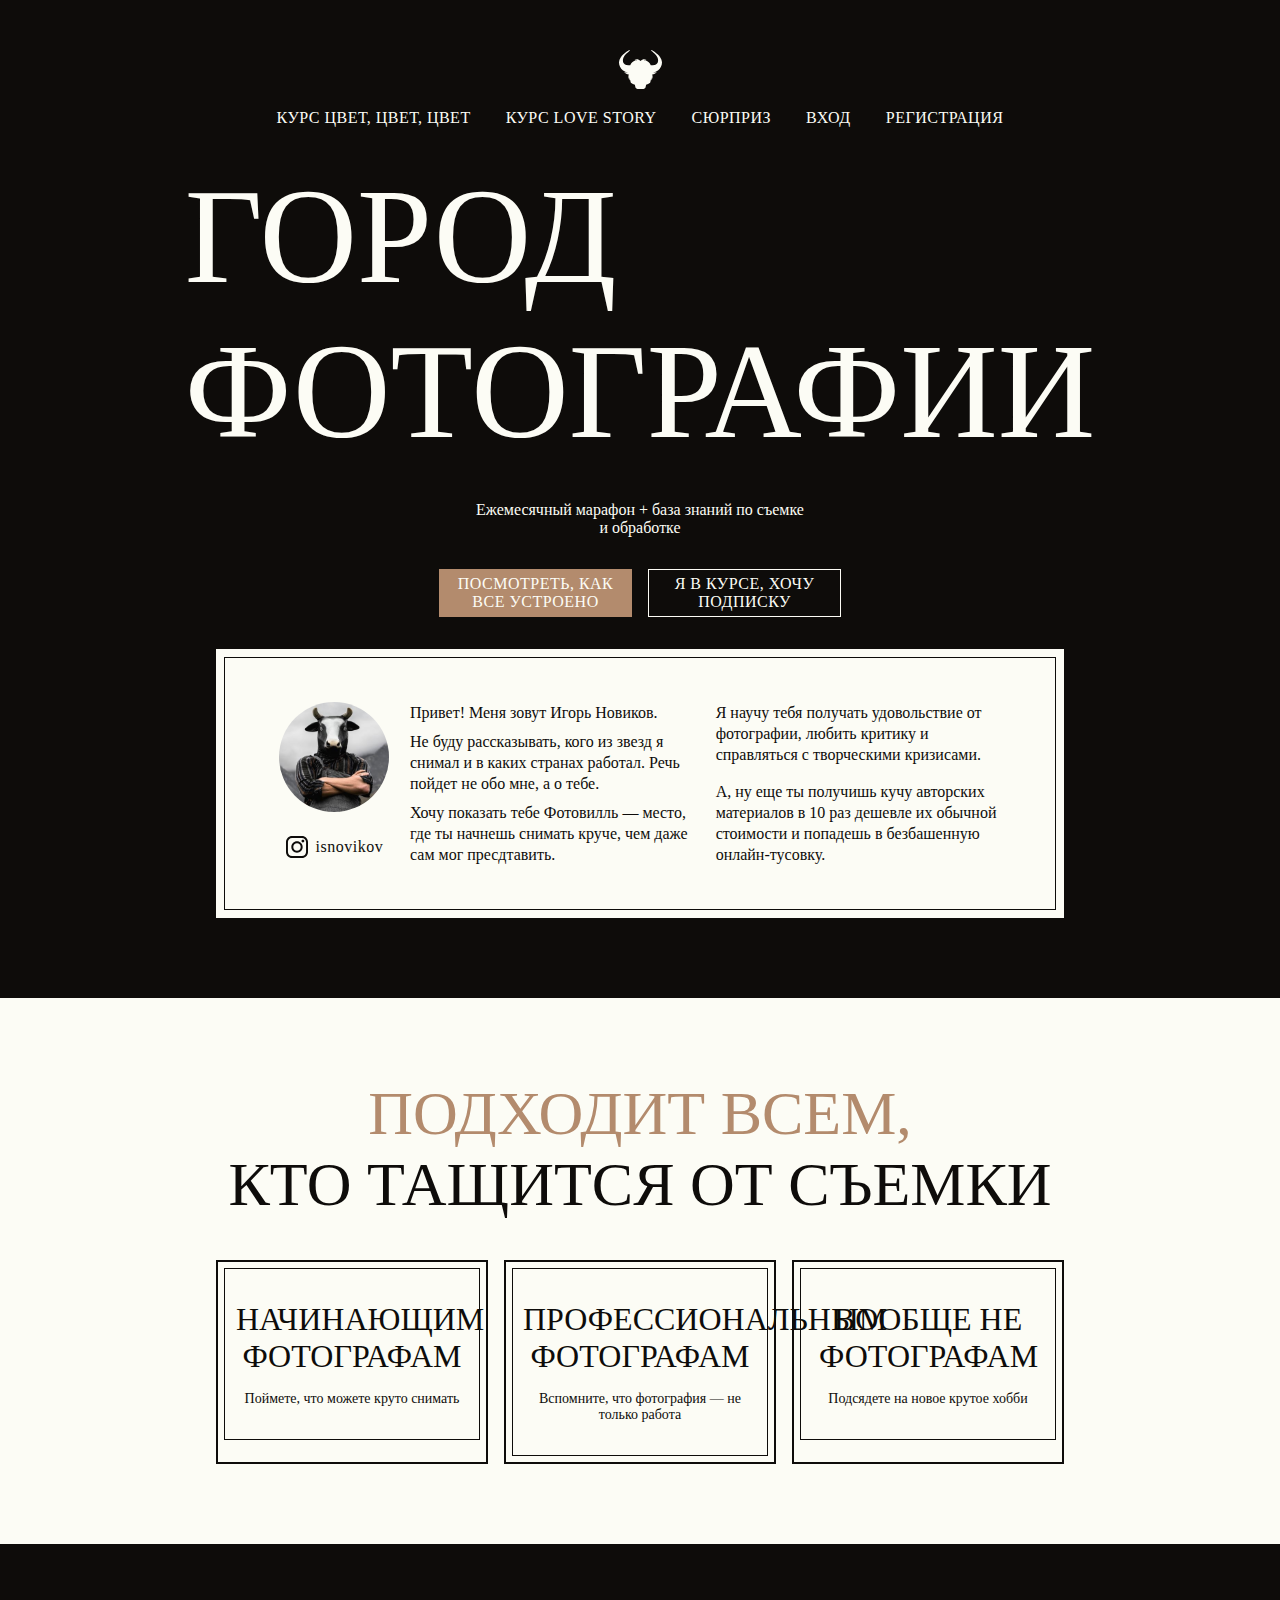
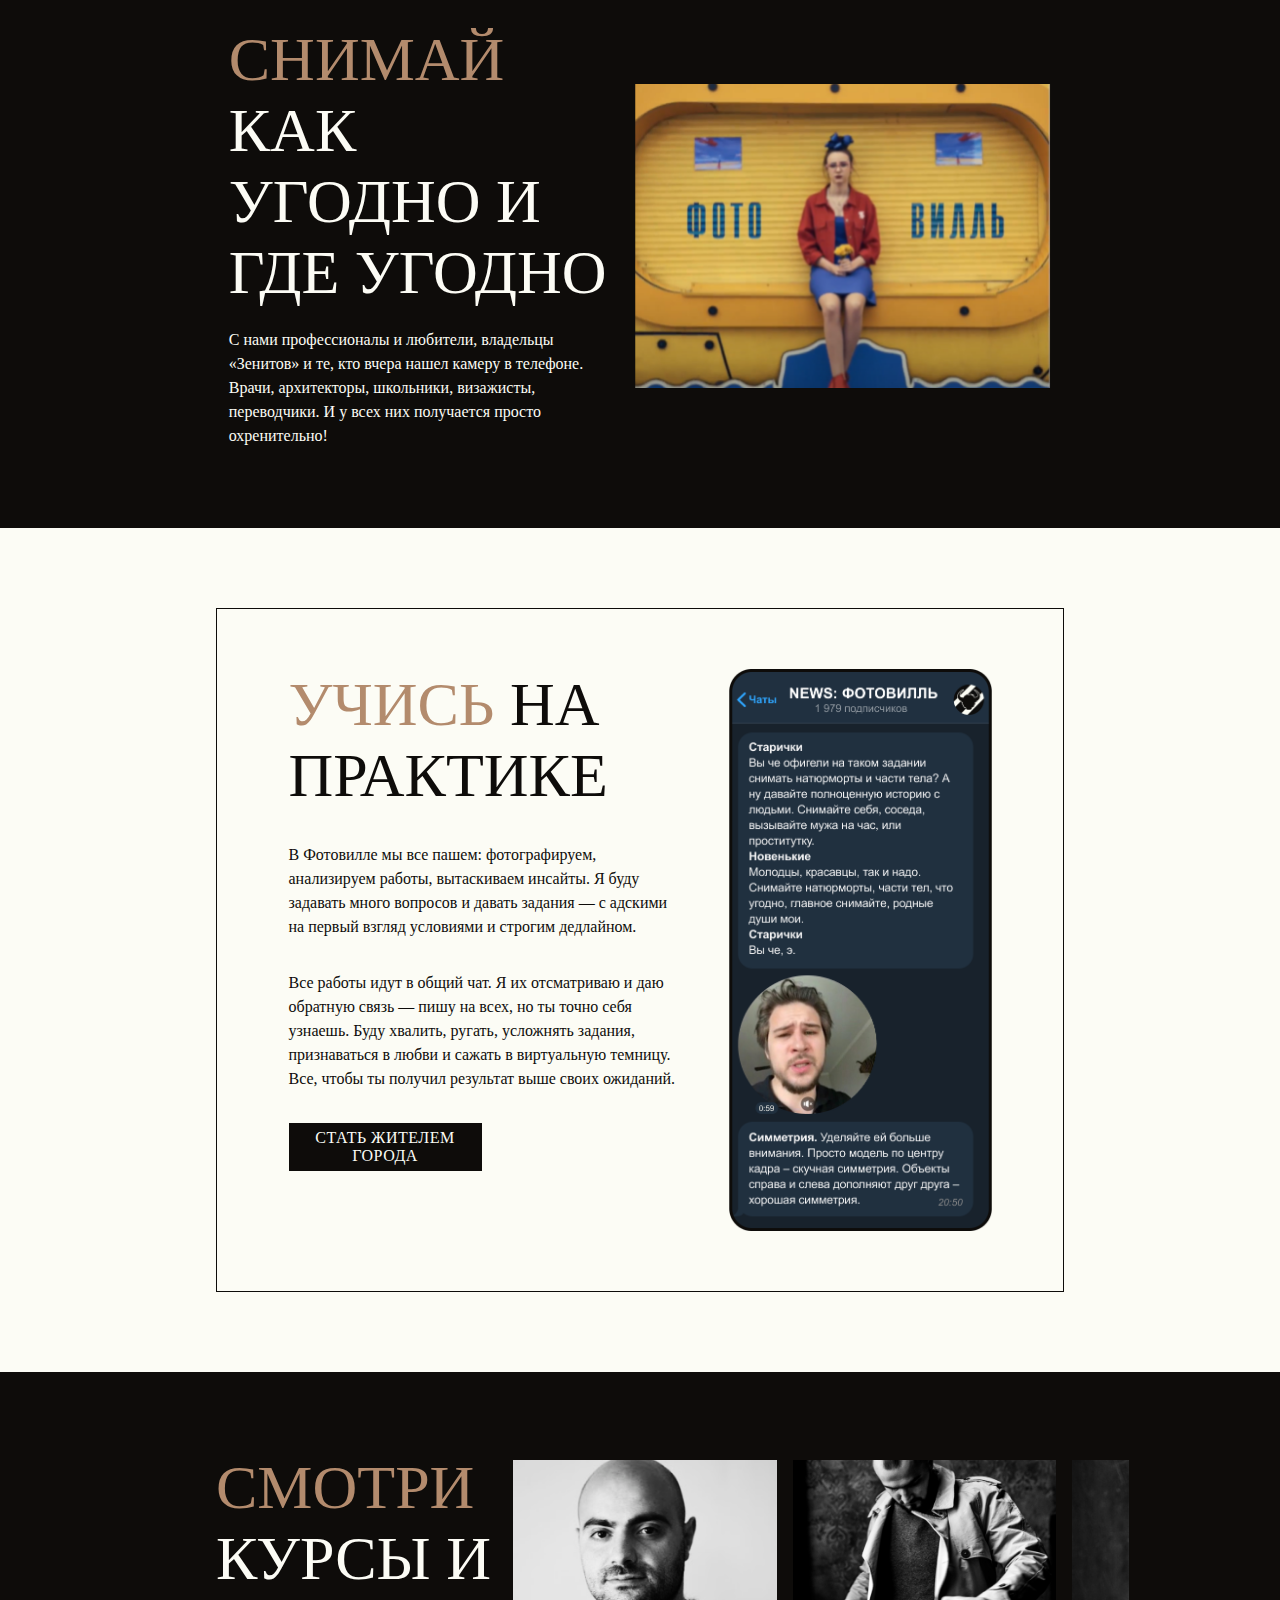
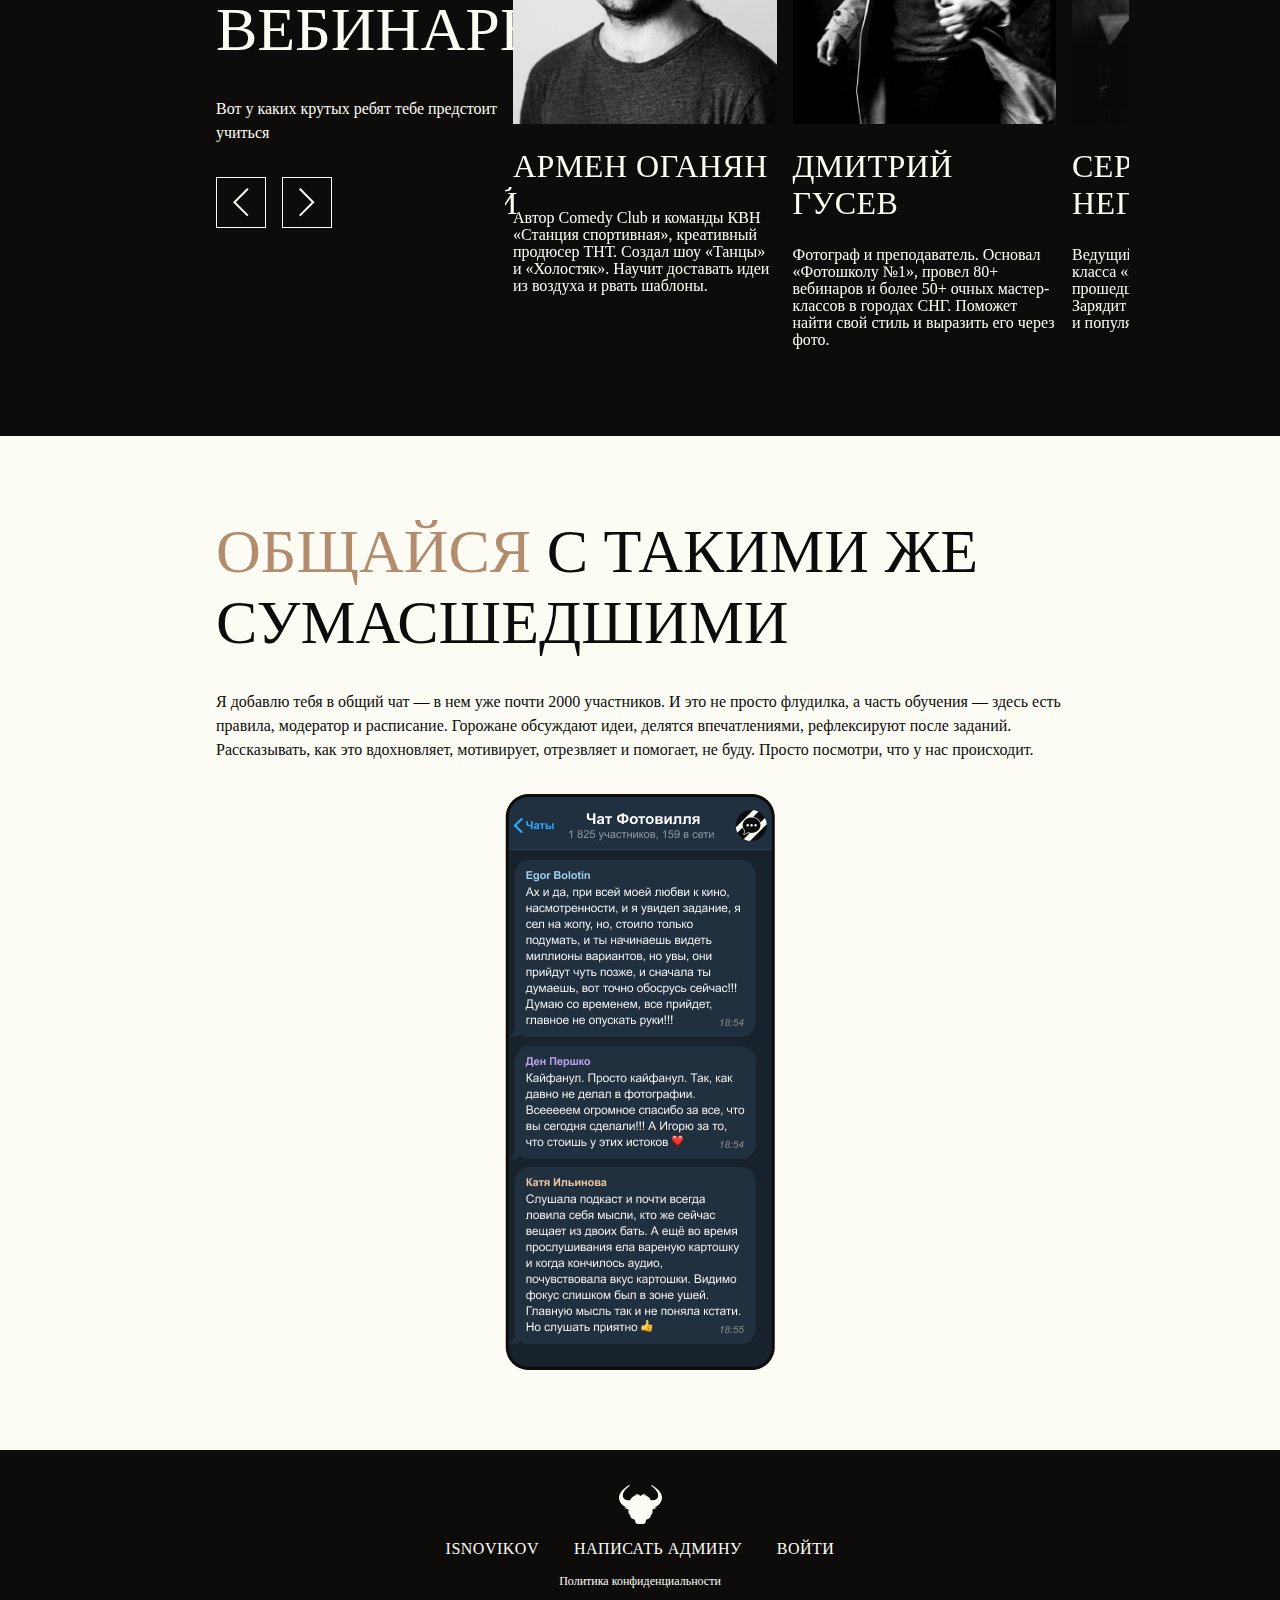
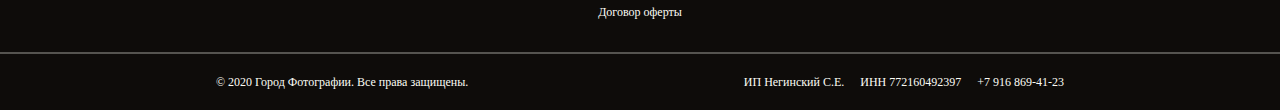
==== index.html @ ae2dc311 "Add files via upload" ====
<!DOCTYPE html>
<html lang="ru">
<head>
  <meta charset="UTF-8">
  <meta name="viewport" content="width=device-width, initial-scale=1.0">
  <title>Город фотографии</title>
  <link rel="icon" href="images/icon.ico">
  <link rel="icon" type="image/svg+xml" href="images/icon.svg">
  <link rel="apple-touch-icon" href="images/icon.png">
  <link rel="stylesheet" href="bootstrap.css">
  
  <link rel="stylesheet" href="https://cdnjs.cloudflare.com/ajax/libs/OwlCarousel2/2.3.4/assets/owl.carousel.min.css">
  <link rel="stylesheet" href="https://cdnjs.cloudflare.com/ajax/libs/OwlCarousel2/2.3.4/assets/owl.theme.default.min.css">
</head>
<style>
  @font-face {
    font-family: "Compact";
    src: url("fonts/CompactRegular.ttf");
    font-weight: 400;
    font-style: normal;
  }
  @font-face {
    font-family: "Prestige";
    src: url("fonts/Prestige.ttf");
    font-weight: 400;
    font-style: normal;
  }

  body {
    background-color: #FCFCF5;
    font-family: "Compact";
    line-height: normal;
    color: #0E0C0A;
  }

</style>
<body>
  <div class="container-fluid p-0">
    <div class="container-fluid container-main" style="background-color: #0E0C0A;">
      <nav class="navbar d-flex flex-column navbar-expand-lg p-0">
        <div class="container-nav d-flex flex-column align-items-center">
          <a class="nav-link fs-5 text-uppercase p-0 hidden" style="line-height: normal;" aria-current="page" href="#">войти</a>
          <a class="navbar-brand" href="#">
            <img src="images/icon-light.svg" alt="logo">
          </a>
          <button class="navbar-toggler" type="button" data-bs-toggle="offcanvas" data-bs-target="#offcanvasNavbar" aria-controls="offcanvasNavbar">
            <span class="navbar-toggler-icon text-uppercase fs-5" style="color: #FCFCF5; letter-spacing: 0.5px;">меню</span>
          </button>
          
          <div class="offcanvas offcanvas-end" tabindex="-1" id="offcanvasNavbar">
            <div class="offcanvas-header">
              <button type="button" class="btn-close" data-bs-dismiss="offcanvas" aria-label="Закрыть">
                <img src="images/burger-close.svg" alt="cross">
              </button>
            </div>
            <div class="offcanvas-body">
              <ul class="navbar-nav">
                <li class="nav-item">
                  <a class="nav-link fs-18 text-uppercase p-0" style="line-height: normal;" aria-current="page" href="color.html">курс цвет, цвет, цвет</a>
                </li>
                <li class="nav-item">
                  <a class="nav-link fs-18 text-uppercase p-0" style="line-height: normal;" aria-current="page" href="love_story.html">курс love story</a>
                </li>
                <li class="nav-item">
                  <a class="nav-link fs-18 text-uppercase p-0" style="line-height: normal;" aria-current="page" href="surprise.html">сюрприз</a>
                </li>
                <li class="nav-item">
                  <a class="nav-link fs-18 text-uppercase p-0" style="line-height: normal;" aria-current="page" href="entrance.html" target="_blank">вход</a>
                </li>
                <li class="nav-item">
                  <a class="nav-link fs-18 text-uppercase p-0" style="line-height: normal;" aria-current="page" href="registration.html" target="_blank">регистрация</a>
                </li>
              </ul>
              <div class="d-flex gap-3 flex-column align-items-center">
                <button type="button" class="btn-custom fs-18 text-uppercase d-flex gap-2" style="max-width: 343px; width: 100%;">
                  <img src="images/tg.svg" alt="telegram">
                  <div>Написать в telegram</div>
                </button>
                <button type="button" class="btn-custom fs-18 text-uppercase d-flex gap-2" style="max-width: 343px; width: 100%;">
                  <img src="images/whatsapp.svg" alt="whatsapp">
                  <div>Написать в whatsapp</div>
                </button>
                <button type="button" class="btn-custom fs-18 text-uppercase d-flex gap-2" style="max-width: 343px; width: 100%;">
                  <img src="images/tel.svg" alt="phone">
                  <div>+380 50-863-36-00</div>
                </button>
              </div>
            </div>
          </div>
          
          <div class="collapse navbar-collapse nav-custom" id="navbarNav">
            <ul class="navbar-nav mx-auto">
              <li class="nav-item">
                <a class="nav-link fs-18 text-uppercase p-0" style="line-height: normal;" aria-current="page" href="color.html">курс цвет, цвет, цвет</a>
              </li>
              <li class="nav-item">
                <a class="nav-link fs-18 text-uppercase p-0" style="line-height: normal;" aria-current="page" href="love_story.html">курс love story</a>
              </li>
              <li class="nav-item">
                <a class="nav-link fs-18 text-uppercase p-0" style="line-height: normal;" aria-current="page" href="surprise.html">сюрприз</a>
              </li>
              <li class="nav-item">
                <a class="nav-link fs-18 text-uppercase p-0" style="line-height: normal;" aria-current="page" href="entrance.html" target="_blank">вход</a>
              </li>
              <li class="nav-item">
                <a class="nav-link fs-18 text-uppercase p-0" style="line-height: normal;" aria-current="page" href="registration.html" target="_blank">регистрация</a>
              </li>
            </ul>
          </div>
        </div>
      </nav>

      <div class="container d-flex flex-column align-items-center gap-5 p-0" style="color: #FCFCF5; max-width: 728px;">
        <div class="fs-135 text-uppercase">Город фотографии</div>
        <div class="fs-18 text-center" style="font-family: 'Prestige'; max-width: 334px;">Ежемесячный марафон + база знаний по съемке и обработке</div>
        <div class="d-flex flex-row gap-3">
          <button type="button" class="btn-custom fs-18 text-uppercase" style="background-color: #B38B6D; border: none;">Посмотреть, Как все устроено</button>
          <button type="button" class="btn-custom fs-18 text-uppercase">Я в курсе, хочу подписку</button>
        </div>
      </div>

      <div class="container mt-5 p-2" style="background-color: #FCFCF5;">
        <div class="container flex-row d-flex justify-content-around" style="border: 1px solid #0E0C0A; padding: 44px;">
          <div class="d-flex flex-column align-items-center gap-4">
            <div>
              <img src="images/person.svg" alt="person" style="width: 100%; height: 100%; object-fit: contain;">
            </div>
            <div class="d-flex gap-2 align-items-center">
              <div>
                <img src="images/inst.svg" alt="instagram" style="width: 100%; height: 100%; object-fit: contain;">
              </div>
              <div class="fs-18" style="letter-spacing: 0.5px;">isnovikov </div>
            </div>
          </div>
          <div class="d-flex flex-column justify-content-between fs-18 gap-2" style="font-family: 'Prestige'; max-width: 285px; line-height: 21px;">
            <div>Привет! Меня зовут Игорь Новиков.</div>
            <div>Не буду рассказывать, кого из звезд я снимал и в каких странах работал. Речь пойдет не обо мне, а о тебе.</div>
            <div>Хочу показать тебе Фотовилль — место, где ты начнешь снимать круче, чем даже сам мог пресдтавить.</div>
          </div>
          <div class="d-flex flex-column justify-content-between fs-18 gap-2" style="font-family: 'Prestige'; max-width: 285px; line-height: 21px;">
            <div>Я научу тебя получать удовольствие от фотографии, любить критику и справляться с творческими кризисами.</div>
            <div>А, ну еще ты получишь кучу авторских материалов в 10 раз дешевле их обычной стоимости и попадешь в безбашенную онлайн-тусовку.</div>
          </div>
        </div>
      </div>
    </div>

    <div class="container p-0 d-flex flex-column mt-80 gap-40">
      <div class="fs-62 align-items-center d-flex flex-column text-uppercase">
        <div><span style="color: #B38B6D;">Подходит всем,</div>
        <div>кто тащится от съемки</div>
      </div>
      <div class="row flex-row gap-3">
        <div class="col" style="padding: 6px; border: 2px solid #0E0C0A;">
          <div class="d-flex py-5" style="border: 1px solid #0E0C0A;">
            <div class="d-flex flex-column gap-3 text-center mx-auto" style="max-width: 232px;">
              <div class="fs-2 text-uppercase">Начинающим фотографам</div>
              <div class="fs-6" style="font-family: 'Prestige';">Поймете, что можете круто снимать</div>
            </div>
          </div>
        </div>
        <div class="col" style="padding: 6px; border: 2px solid #0E0C0A;">
          <div class="d-flex py-5" style="border: 1px solid #0E0C0A;">
            <div class="d-flex flex-column gap-3 text-center mx-auto" style="max-width: 234px;">
              <div class="fs-2 text-uppercase">Профессиональным фотографам</div>
              <div class="fs-6" style="font-family: 'Prestige';">Вспомните, что фотография — не только работа</div>
            </div>
          </div>
        </div>
        <div class="col" style="padding: 6px; border: 2px solid #0E0C0A;">
          <div class="d-flex py-5" style="border: 1px solid #0E0C0A;">
            <div class="d-flex flex-column gap-3 text-center my-auto mx-auto" style="max-width: 218px;">
              <div class="fs-2 text-uppercase">Вообще не фотографам</div>
              <div class="fs-6" style="font-family: 'Prestige';">Подсядете на новое крутое хобби</div>
            </div>
          </div>
        </div>
      </div>
    </div>

    <div class="container-fluid container-padding mt-80" style="background-color: #0E0C0A; color: #FCFCF5;">
      <div class="container p-0 d-flex flex-row justify-content-around">
        <div class="d-flex flex-column justify-content-between" style="max-width: 381px; gap: 20px;">
          <div class="fs-62 text-uppercase"><span style="color: #B38B6D;">Снимай</span> как угодно и где угодно</div>
          <div class="fs-18" style="font-family: 'Prestige'; line-height: 24px;">С нами профессионалы и любители, владельцы «Зенитов» и те, кто вчера нашел камеру в телефоне. Врачи, архитекторы, школьники, визажисты, переводчики. И у всех них получается просто охренительно!</div>
        </div>
        <div>
          <img src="images/prevue.png" alt="image" style="width: 100%; height: 100%; object-fit: contain; max-width: 416px;">
        </div>
      </div>
    </div>

    <div class="container container-study d-flex flex-row justify-content-around mt-80" style="border: 1px solid #0E0C0A;">
      <div class="d-flex flex-column gap-5" style="max-width: 397px;">
        <div class="fs-62 text-uppercase"><span style="color: #B38B6D;">Учись</span> на практике</div>
        <div class="fs-18" style="font-family: 'Prestige'; line-height: 24px;">В Фотовилле мы все пашем: фотографируем, анализируем работы, вытаскиваем инсайты. Я буду задавать много вопросов и давать задания — с адскими на первый взгляд условиями и строгим дедлайном. </div>
        <div class="fs-18" style="font-family: 'Prestige'; line-height: 24px;">Все работы идут в общий чат. Я их отсматриваю и даю обратную связь — пишу на всех, но ты точно себя узнаешь. Буду хвалить, ругать, усложнять задания, признаваться в любви и сажать в виртуальную темницу. Все, чтобы ты получил результат выше своих ожиданий. </div>
        <button type="button" class="btn-custom fs-18 text-uppercase" style="background-color: #0E0C0A; border: none;">Стать жителем города</button>
      </div>
      <div>
        <img src="images/screen.png" alt="screen" style="width: 100%; height: 100%; object-fit: contain; max-width: 263px;">
      </div>
    </div>

    <div class="container-fluid container-padding mt-80" style="background-color: #0E0C0A; color: #FCFCF5;">
      <div class="container p-0 d-flex flex-row justify-content-between">
        <div class="d-flex flex-column gap-5" style="max-width: 289px;">
          <div class="fs-62 text-uppercase"><span style="color: #B38B6D;">Смотри</span> курсы и вебинары</div>
          <div class="fs-18" style="line-height: 24px; font-family: 'Prestige';">Вот у каких крутых ребят тебе предстоит учиться</div>
          <div class="carousel-nav d-flex gap-3 show-before-phone">
            <button id="prev" class="carousel-arrow">
              <img src="images/arrow-l.svg" alt="arrow">
            </button>
            <button id="next" class="carousel-arrow">
              <img src="images/arrow-r.svg" alt="arrow">
            </button>
          </div>
        </div>
        <div class="owl-carousel owl-theme" style="max-width: 624px;">
          <div class="item d-flex flex-column gap-4 m-2">
            <img src="images/carousel1.png" alt="Армен Оганян" style="width: 100%; height: 100%; object-fit: contain;">
            <div class="fs-2 text-uppercase" style="letter-spacing: 0.5px;">Армен Оганян</div>
            <div class="fs-18" style="font-family: 'Prestige'; line-height: 17px;">Автор Comedy Club и команды КВН «Станция спортивная», креативный продюсер ТНТ. Создал шоу «Танцы» и «Холостяк». Научит доставать идеи из воздуха и рвать шаблоны.</div>
          </div>
          <div class="item d-flex flex-column gap-4 m-2">
            <img src="images/carousel2.png" alt="Дмитрий Гусев" style="width: 100%; height: 100%; object-fit: contain;">
            <div class="fs-2 text-uppercase" style="letter-spacing: 0.5px;">Дмитрий Гусев</div>
            <div class="fs-18" style="font-family: 'Prestige'; line-height: 17px;">Фотограф и преподаватель. Основал «Фотошколу №1», провел 80+ вебинаров и более 50+ очных мастер- классов в городах СНГ. Поможет найти свой стиль и выразить его через фото.</div>
          </div>
          <div class="item d-flex flex-column gap-4 m-2">
            <img src="images/carousel3.png" alt="Сергей Негинский" style="width: 100%; height: 100%; object-fit: contain;">
            <div class="fs-2 text-uppercase" style="letter-spacing: 0.5px;">Сергей Негинский</div>
            <div class="fs-18" style="font-family: 'Prestige'; line-height: 17px;">Ведущий, продюсер, автор мастер-класса «Партизанский маркетинг», прошедшего в 40+ городах России. Зарядит твои фотографии на продажи и популярность.</div>
          </div>
          <div class="item d-flex flex-column gap-4 m-2">
            <img src="images/carousel4.png" alt="Илия Воскресенский" style="width: 100%; height: 100%; object-fit: contain;">
            <div class="fs-2 text-uppercase" style="letter-spacing: 0.5px;">Илия Воскресенский</div>
            <div class="fs-18" style="font-family: 'Prestige'; line-height: 17px;">Папа инстаграма — стал фото- и видеоблогером, когда таких слов еще никто не знал. Расскажет, как совмещать фотографию с путешествиями и воспитанием детей без помощников.</div>
          </div>
        </div>
      </div>
    </div>

    <div class="container d-flex flex-column p-0 align-items-center gap-5 mt-80">
      <div class="fs-62 text-uppercase"><span style="color: #B38B6D;">Общайся</span> с такими же сумасшедшими</div>
      <div class="fs-18" style="line-height: 24px; font-family: 'Prestige';">Я добавлю тебя в общий чат — в нем уже почти 2000 участников. И это не просто флудилка, а часть обучения — здесь есть правила, модератор и расписание. Горожане обсуждают идеи, делятся впечатлениями, рефлексируют после заданий. Рассказывать, как это вдохновляет, мотивирует, отрезвляет и помогает, не буду. Просто посмотри, что у нас происходит.</div>
      <div>
        <img src="images/chat.png" alt="screen" style="width: 100%; height: 100%; object-fit: contain;">
      </div>
    </div>

    <footer class="container-fluid d-flex flex-column gap-5 mt-80" style="background-color: #0E0C0A; color: #FCFCF5; padding: 35px 0 16px;">
      <div class="container d-flex flex-column align-items-center gap-3 p-0">
        <a href="#">
          <img src="images/icon-light.svg" alt="logo" style="width: 100%; height: 100%; object-fit: contain;">
        </a>
        <div class="d-flex" style="gap: 35px;">
          <a href="#" class="nav-link text-uppercase fs-18">Isnovikov</a>
          <a href="#" class="nav-link text-uppercase fs-18">Написать админу</a>
          <a href="entrance.html" target="_blank" class="nav-link text-uppercase fs-18">Войти</a>
        </div>
        <div class="fs-12" style="font-family: 'Prestige';">Политика конфиденциальности</div>
        <div class="fs-12" style="font-family: 'Prestige';">Договор оферты</div>
      </div>
      <div class="d-flex flex-column gap-3">
        <div class="w-100" style="height: 0px; opacity: 0.30; border: 1px #FCFCF5 solid"></div>
        <div class="container p-0 d-flex flex-row justify-content-between">
          <div class="fs-12" style="line-height: 24px; font-family: 'Prestige';">© 2020 Город Фотографии. Все права защищены.</div>
          <div class="d-flex gap-3 fs-12" style="line-height: 24px; font-family: 'Prestige';">
            <div>ИП Негинский С.Е.</div>
            <div>ИНН 772160492397</div>
            <div>+7 916 869-41-23</div>
        </div>
      </div>
    </footer>

  </div>
  <script src="https://cdn.jsdelivr.net/npm/bootstrap@5.3.0/dist/js/bootstrap.bundle.min.js"></script>
  <script src="https://cdnjs.cloudflare.com/ajax/libs/jquery/3.6.0/jquery.min.js"></script>
  <script src="https://cdnjs.cloudflare.com/ajax/libs/OwlCarousel2/2.3.4/owl.carousel.min.js"></script>
  
  <script>
    $(document).ready(function(){
      var owl = $('.owl-carousel');
      
      owl.owlCarousel({
        loop: true,
        nav: false,
        dots: false,
        items: 2,
        autoWidth: false,
        responsive: {
          0: { items: 1 },
          768: { items: 2 }
        }
      });
      
      $('#prev').click(function() {
        owl.trigger('prev.owl.carousel');
      });
      
      $('#next').click(function() {
        owl.trigger('next.owl.carousel');
      });
    });

  </script>
</body>
</html>
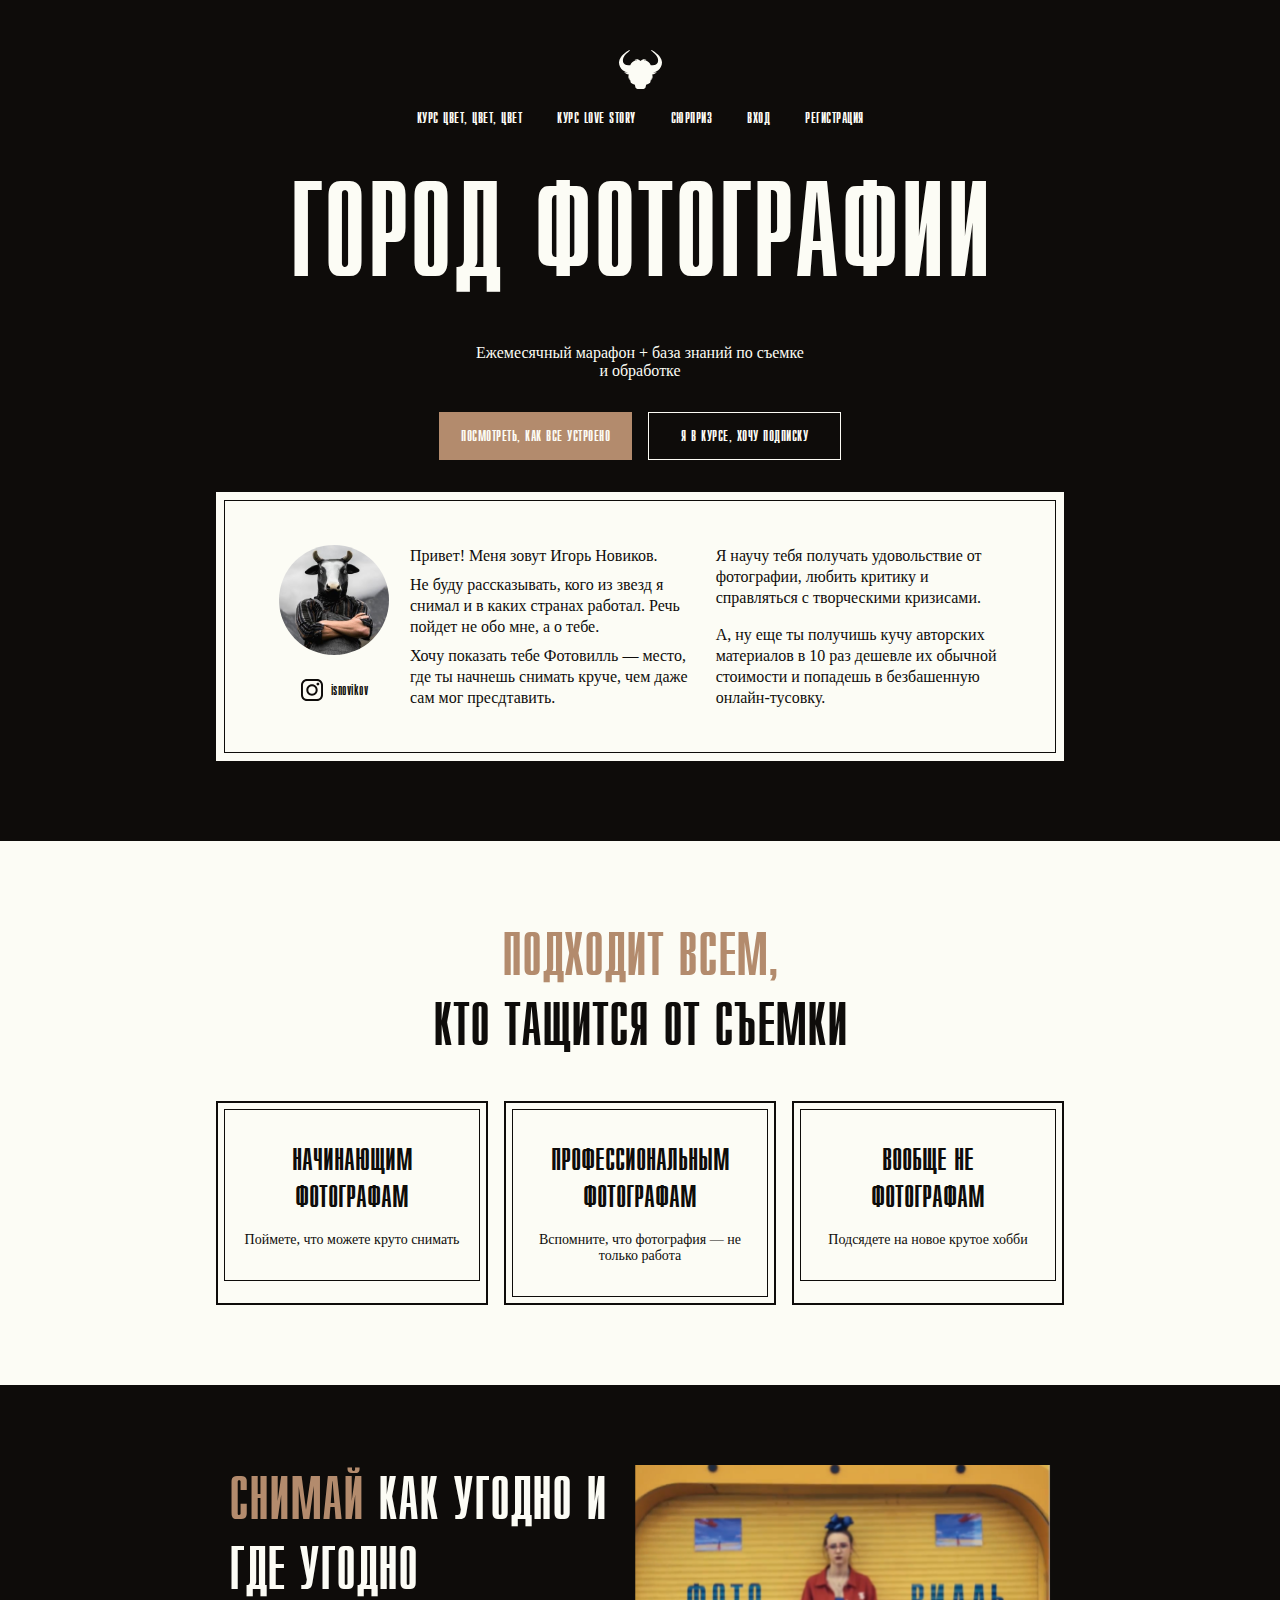
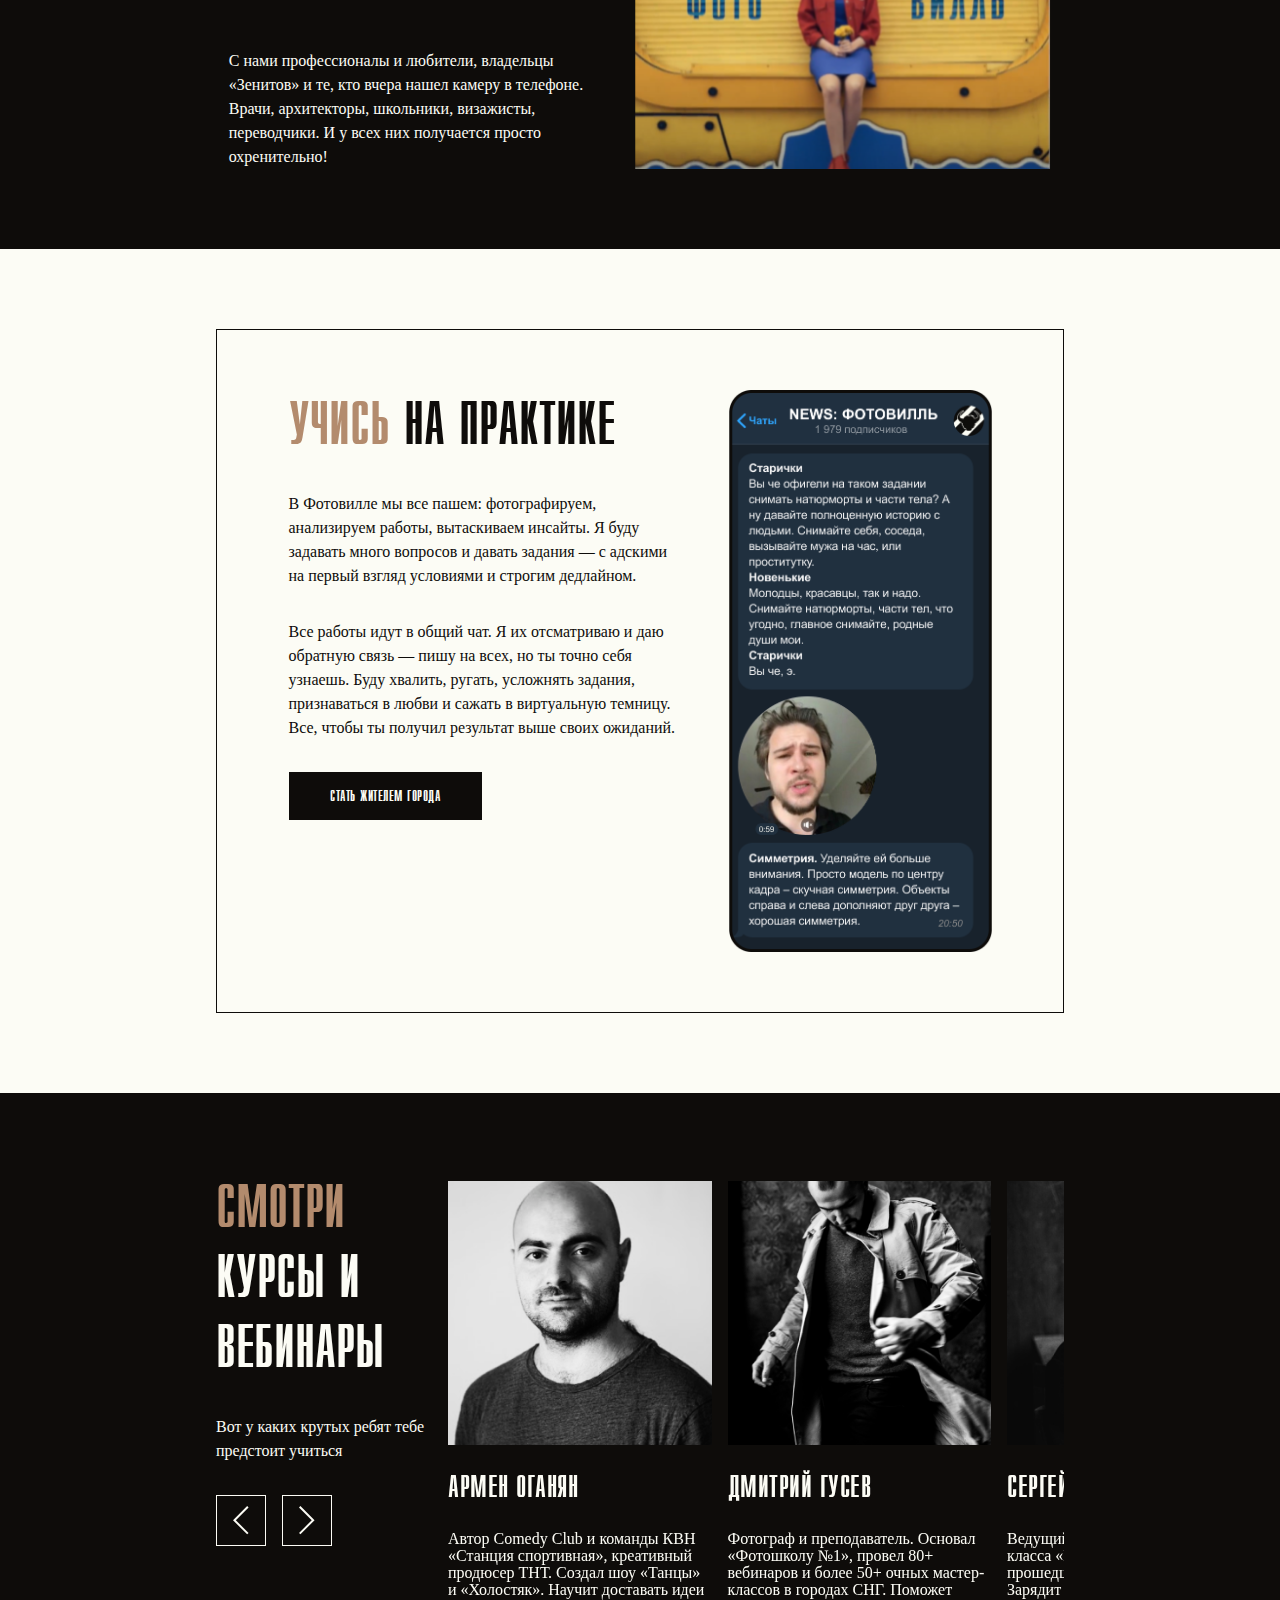
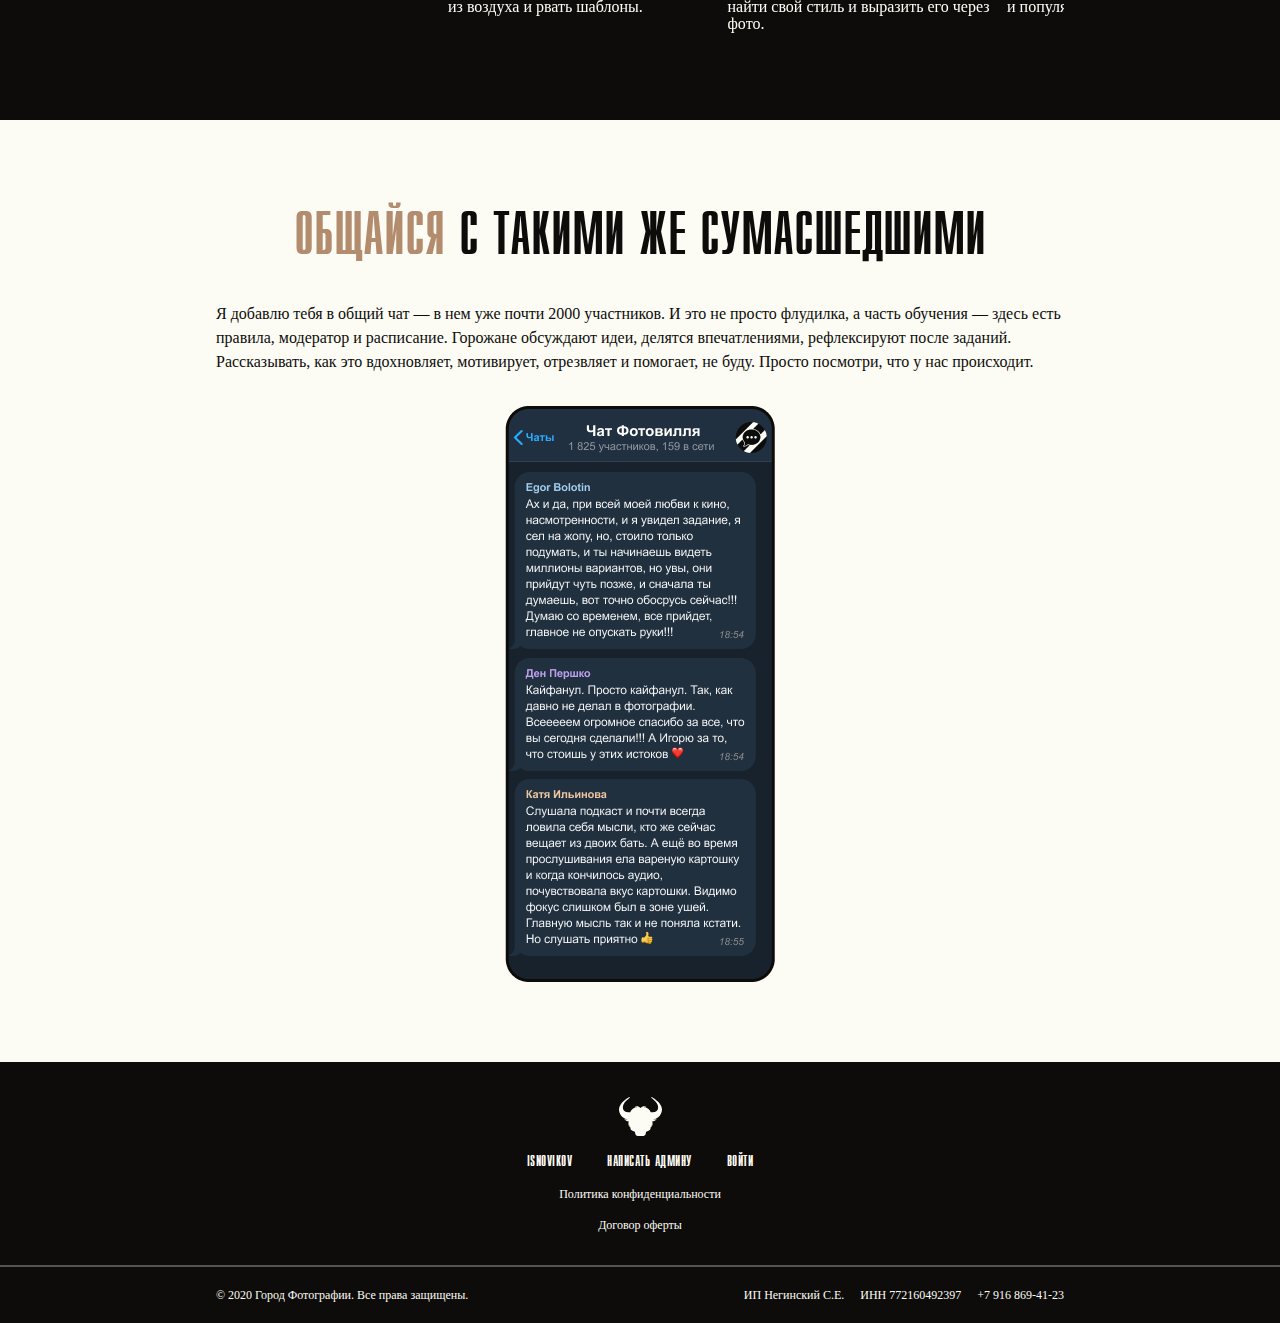
==== commit 66449ad2: "Add files via upload" ====
--- a/index.html
+++ b/index.html
@@ -15,13 +15,13 @@
 <style>
   @font-face {
     font-family: "Compact";
-    src: url("fonts/CompactRegular.ttf");
+    src: url("fonts/compactc.ttf");
     font-weight: 400;
     font-style: normal;
   }
   @font-face {
     font-family: "Prestige";
-    src: url("fonts/Prestige.ttf");
+    src: url("fonts/prestige.ttf");
     font-weight: 400;
     font-style: normal;
   }
@@ -153,15 +153,15 @@
       <div class="row flex-row gap-3">
         <div class="col" style="padding: 6px; border: 2px solid #0E0C0A;">
           <div class="d-flex py-5" style="border: 1px solid #0E0C0A;">
-            <div class="d-flex flex-column gap-3 text-center mx-auto" style="max-width: 232px;">
-              <div class="fs-2 text-uppercase">Начинающим фотографам</div>
+            <div class="d-flex align-items-center flex-column gap-3 text-center mx-auto" style="max-width: 232px;">
+              <div class="fs-2 text-uppercase" style="max-width: 204px;">Начинающим фотографам</div>
               <div class="fs-6" style="font-family: 'Prestige';">Поймете, что можете круто снимать</div>
             </div>
           </div>
         </div>
         <div class="col" style="padding: 6px; border: 2px solid #0E0C0A;">
           <div class="d-flex py-5" style="border: 1px solid #0E0C0A;">
-            <div class="d-flex flex-column gap-3 text-center mx-auto" style="max-width: 234px;">
+            <div class="d-flex align-items-center flex-column gap-3 text-center mx-auto" style="max-width: 234px;">
               <div class="fs-2 text-uppercase">Профессиональным фотографам</div>
               <div class="fs-6" style="font-family: 'Prestige';">Вспомните, что фотография — не только работа</div>
             </div>
@@ -169,8 +169,8 @@
         </div>
         <div class="col" style="padding: 6px; border: 2px solid #0E0C0A;">
           <div class="d-flex py-5" style="border: 1px solid #0E0C0A;">
-            <div class="d-flex flex-column gap-3 text-center my-auto mx-auto" style="max-width: 218px;">
-              <div class="fs-2 text-uppercase">Вообще не фотографам</div>
+            <div class="d-flex align-items-center flex-column gap-3 text-center my-auto mx-auto" style="max-width: 218px;">
+              <div class="fs-2 text-uppercase" style="max-width: 189px;">Вообще не фотографам</div>
               <div class="fs-6" style="font-family: 'Prestige';">Подсядете на новое крутое хобби</div>
             </div>
           </div>
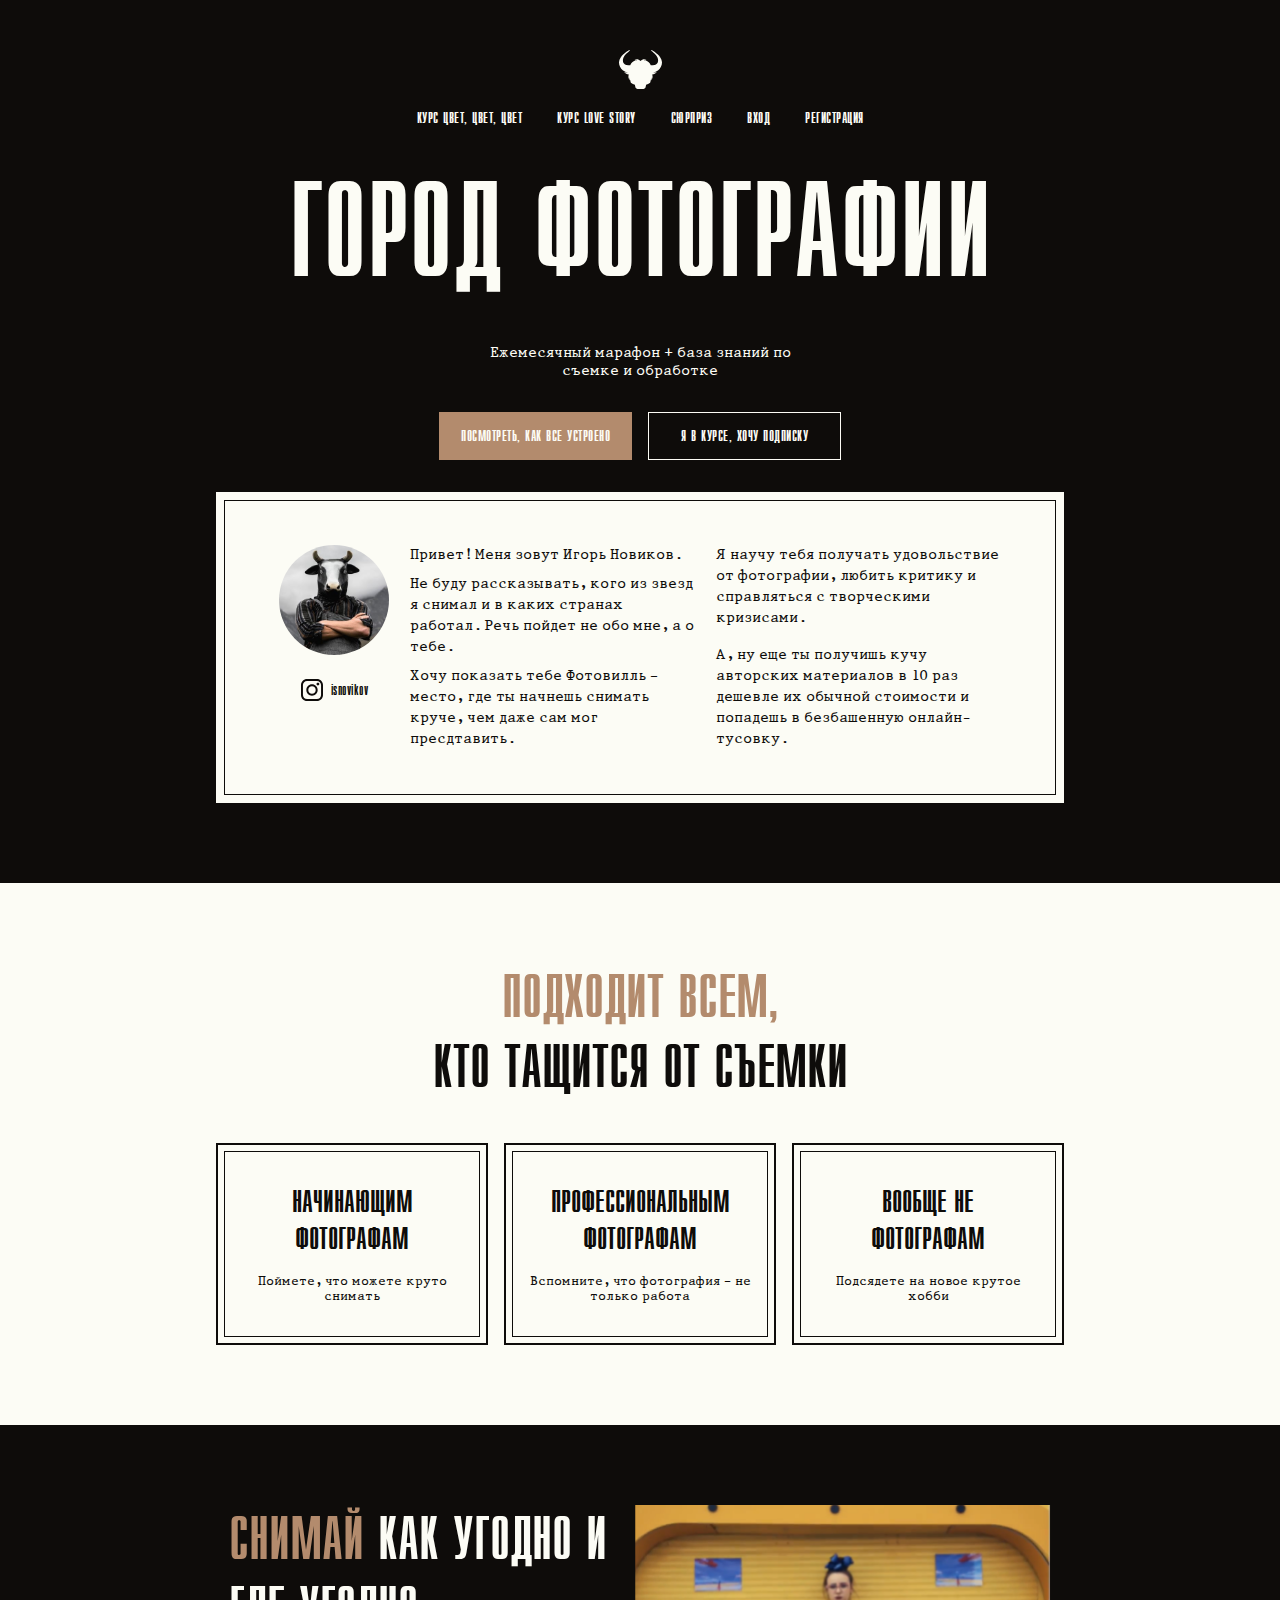
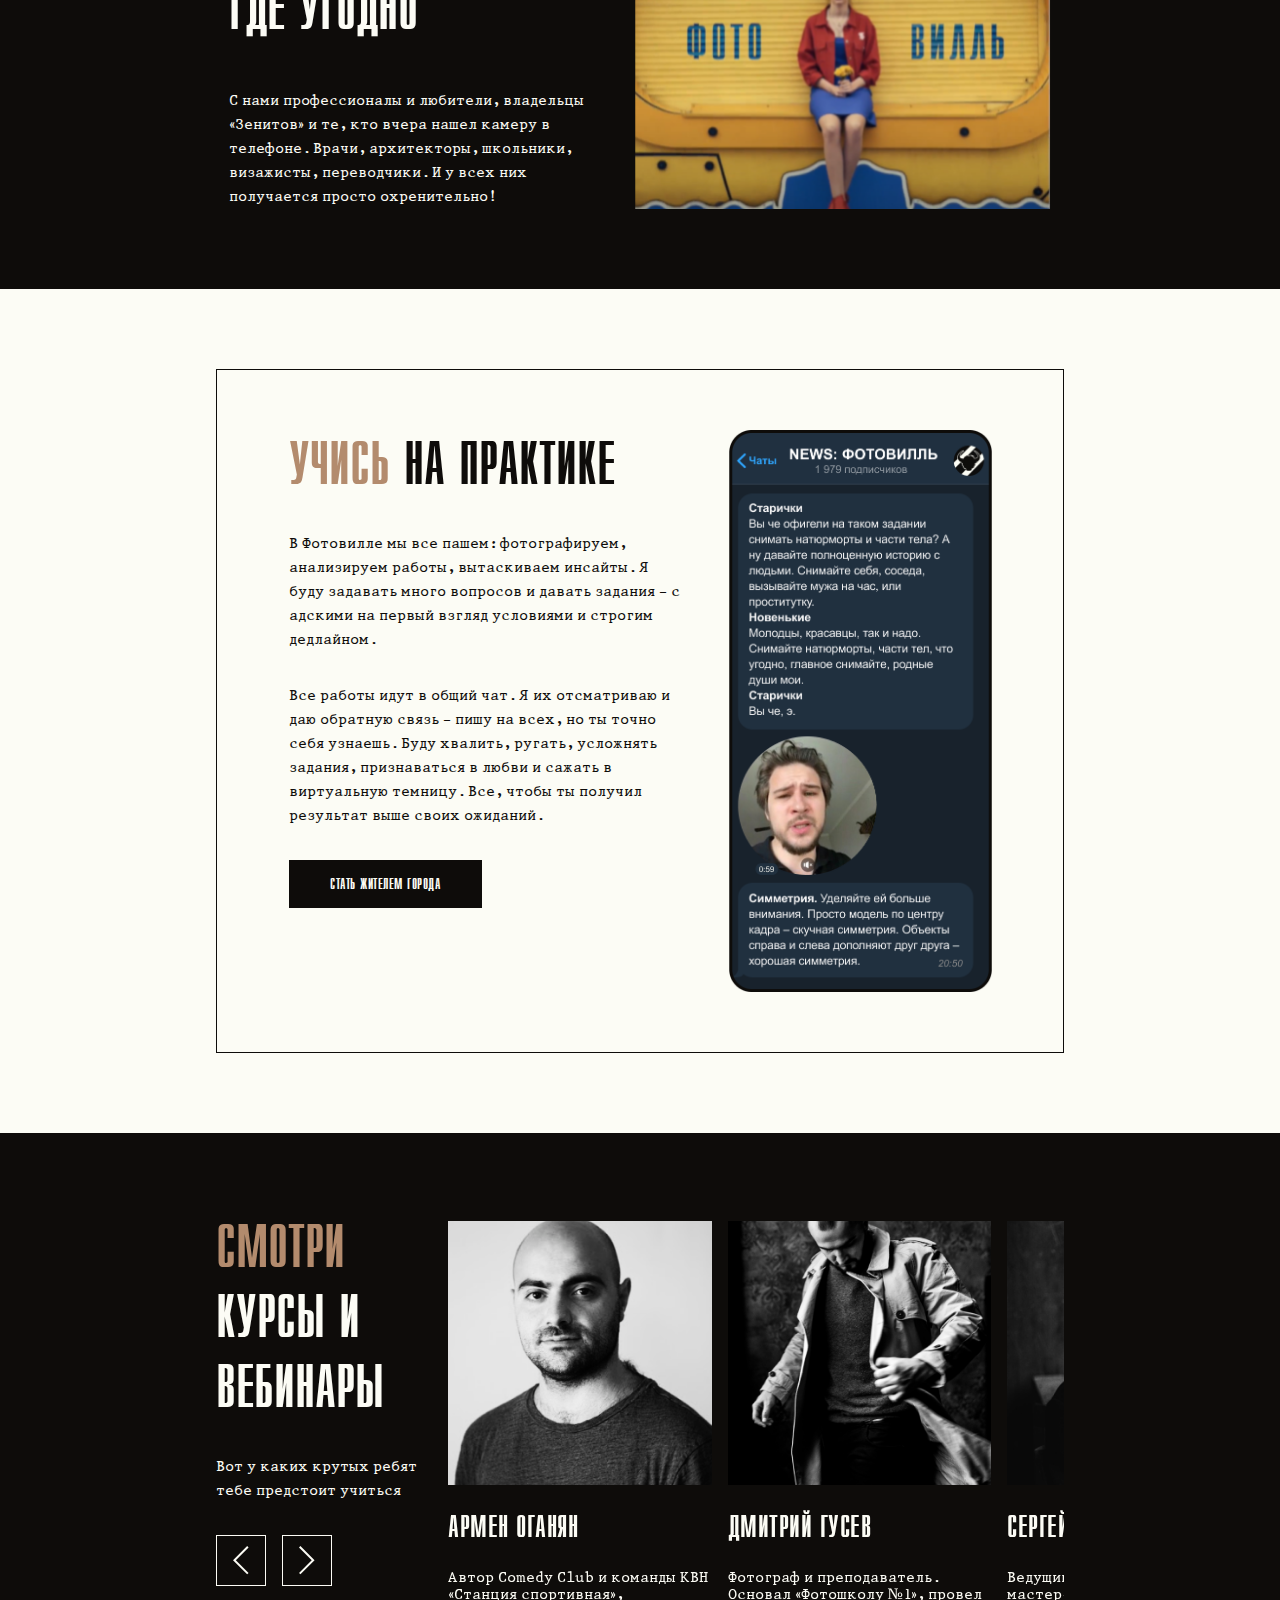
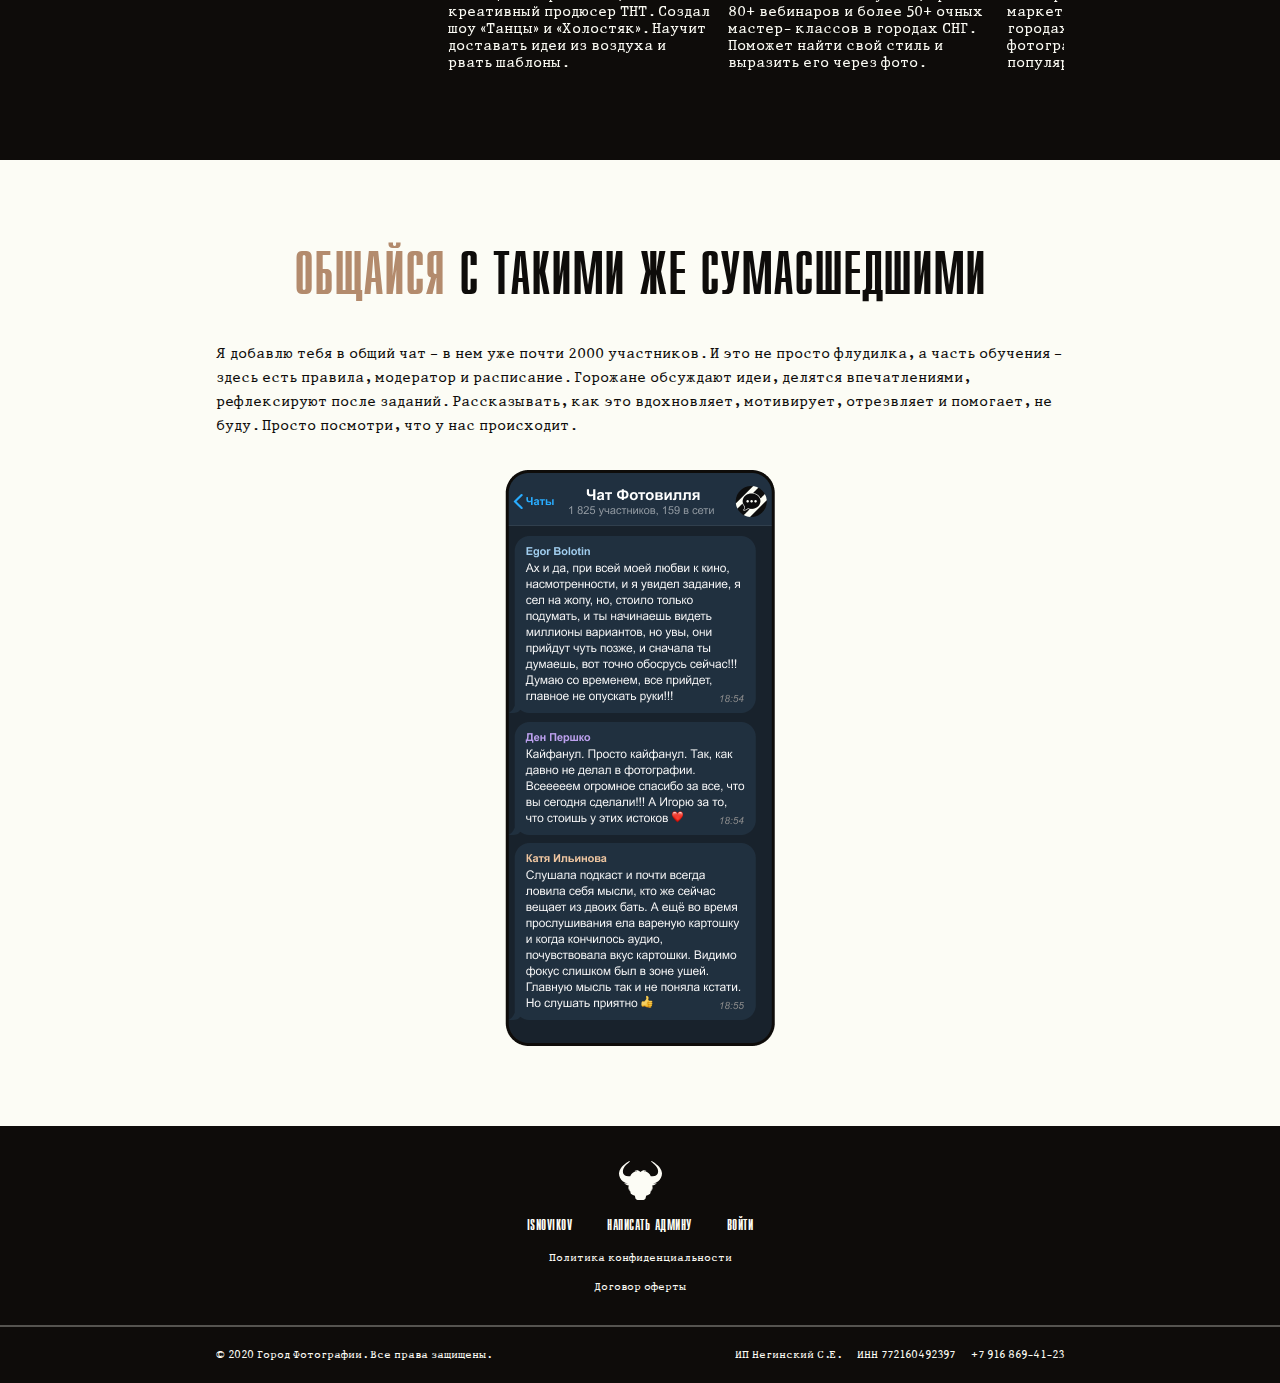
==== commit 7538e4e9: "Add files via upload" ====
--- a/index.html
+++ b/index.html
@@ -39,7 +39,7 @@
     <div class="container-fluid container-main" style="background-color: #0E0C0A;">
       <nav class="navbar d-flex flex-column navbar-expand-lg p-0">
         <div class="container-nav d-flex flex-column align-items-center">
-          <a class="nav-link fs-5 text-uppercase p-0 hidden" style="line-height: normal;" aria-current="page" href="#">войти</a>
+          <a class="nav-link fs-5 text-uppercase p-0 hidden" style="line-height: normal;" aria-current="page" href="entrance.html">войти</a>
           <a class="navbar-brand" href="#">
             <img src="images/icon-light.svg" alt="logo">
           </a>
